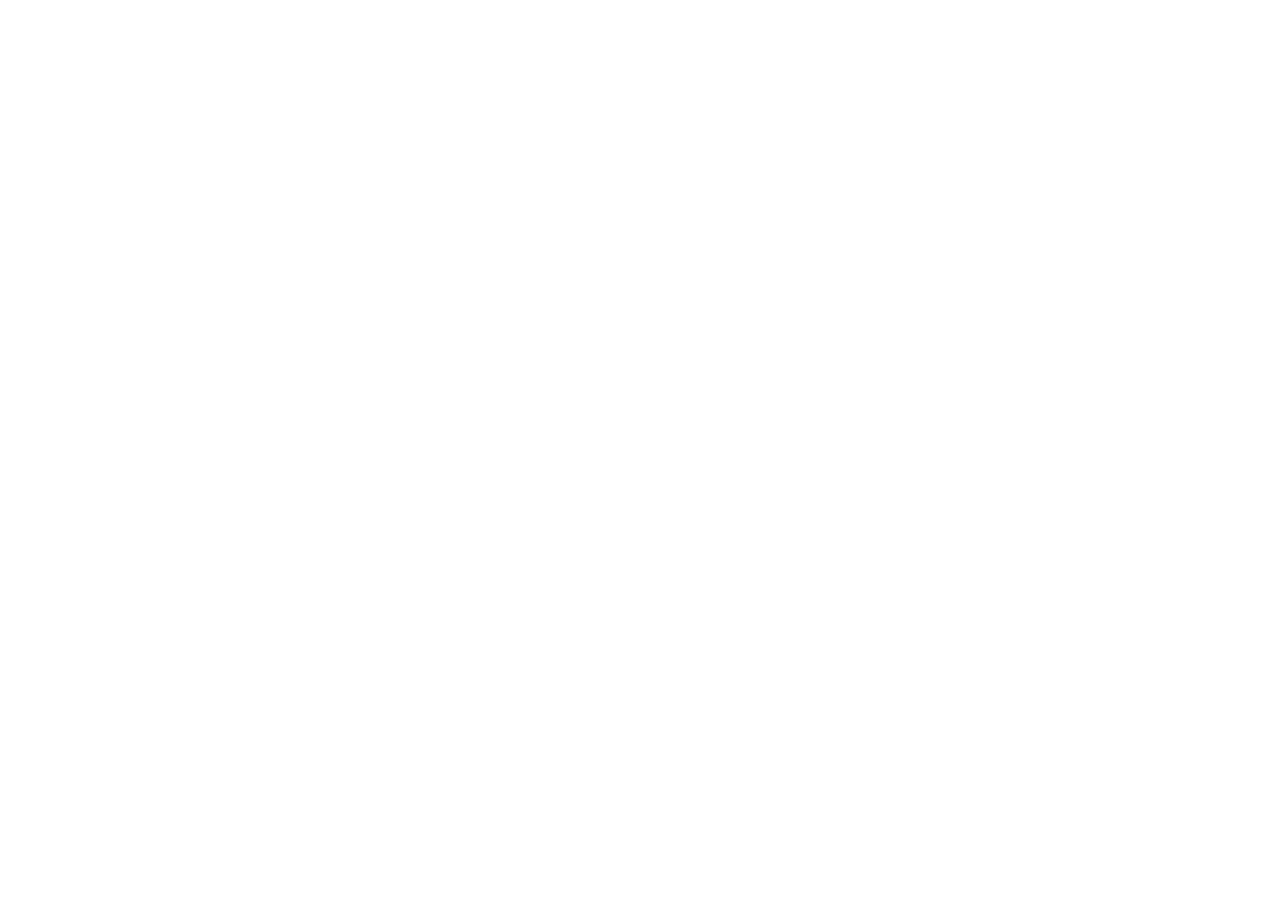
==== index.html @ 875f8e81 "Add files via upload" ====
<!DOCTYPE html>
<html lang="ja">

<head>
  <meta charset="UTF-8">
  <meta http-equiv="X-UA-Compatible" content="IE=edge">
  <meta name="viewport" content="width=device-width, initial-scale=1.0">
  <title>coachtech</title>
  <link rel="stylesheet" href="css/reset.css" />
  <link rel="stylesheet" href="css/style.css" />
</head>

<body>

</body>

</html>
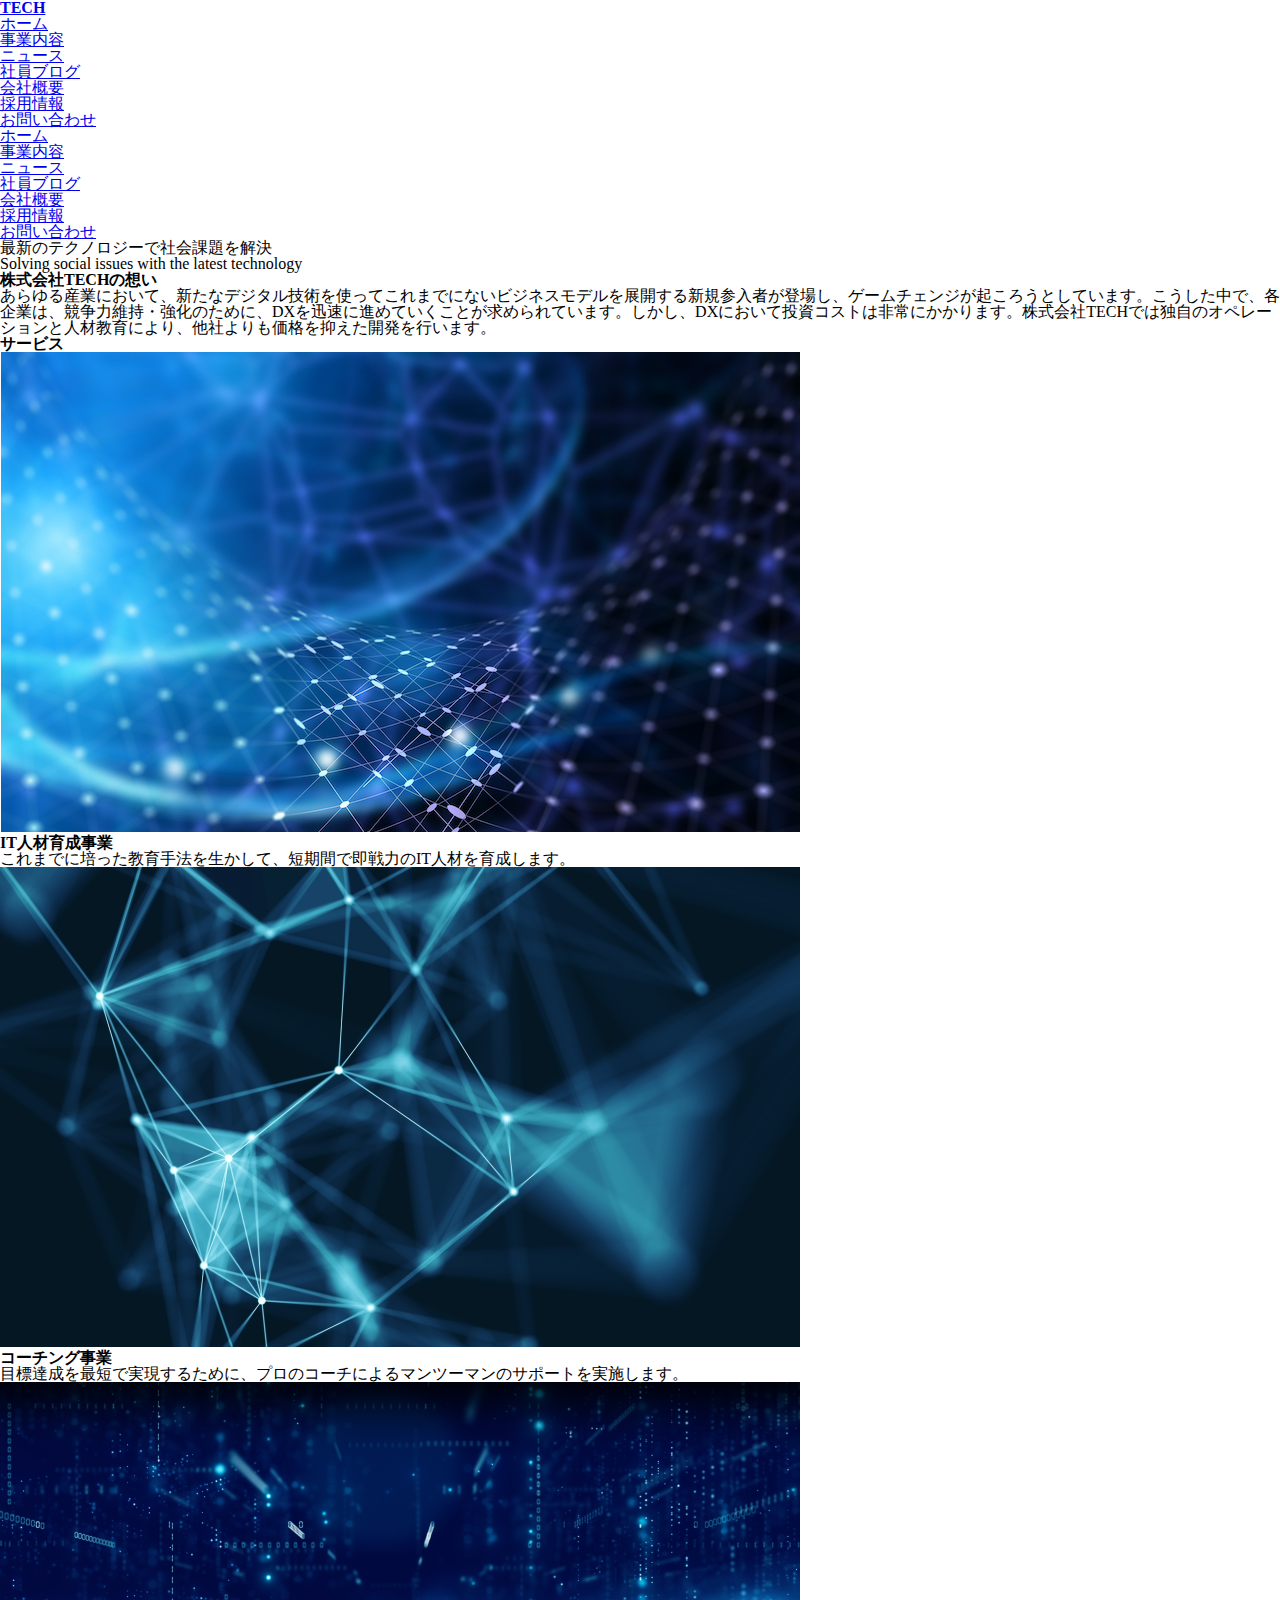
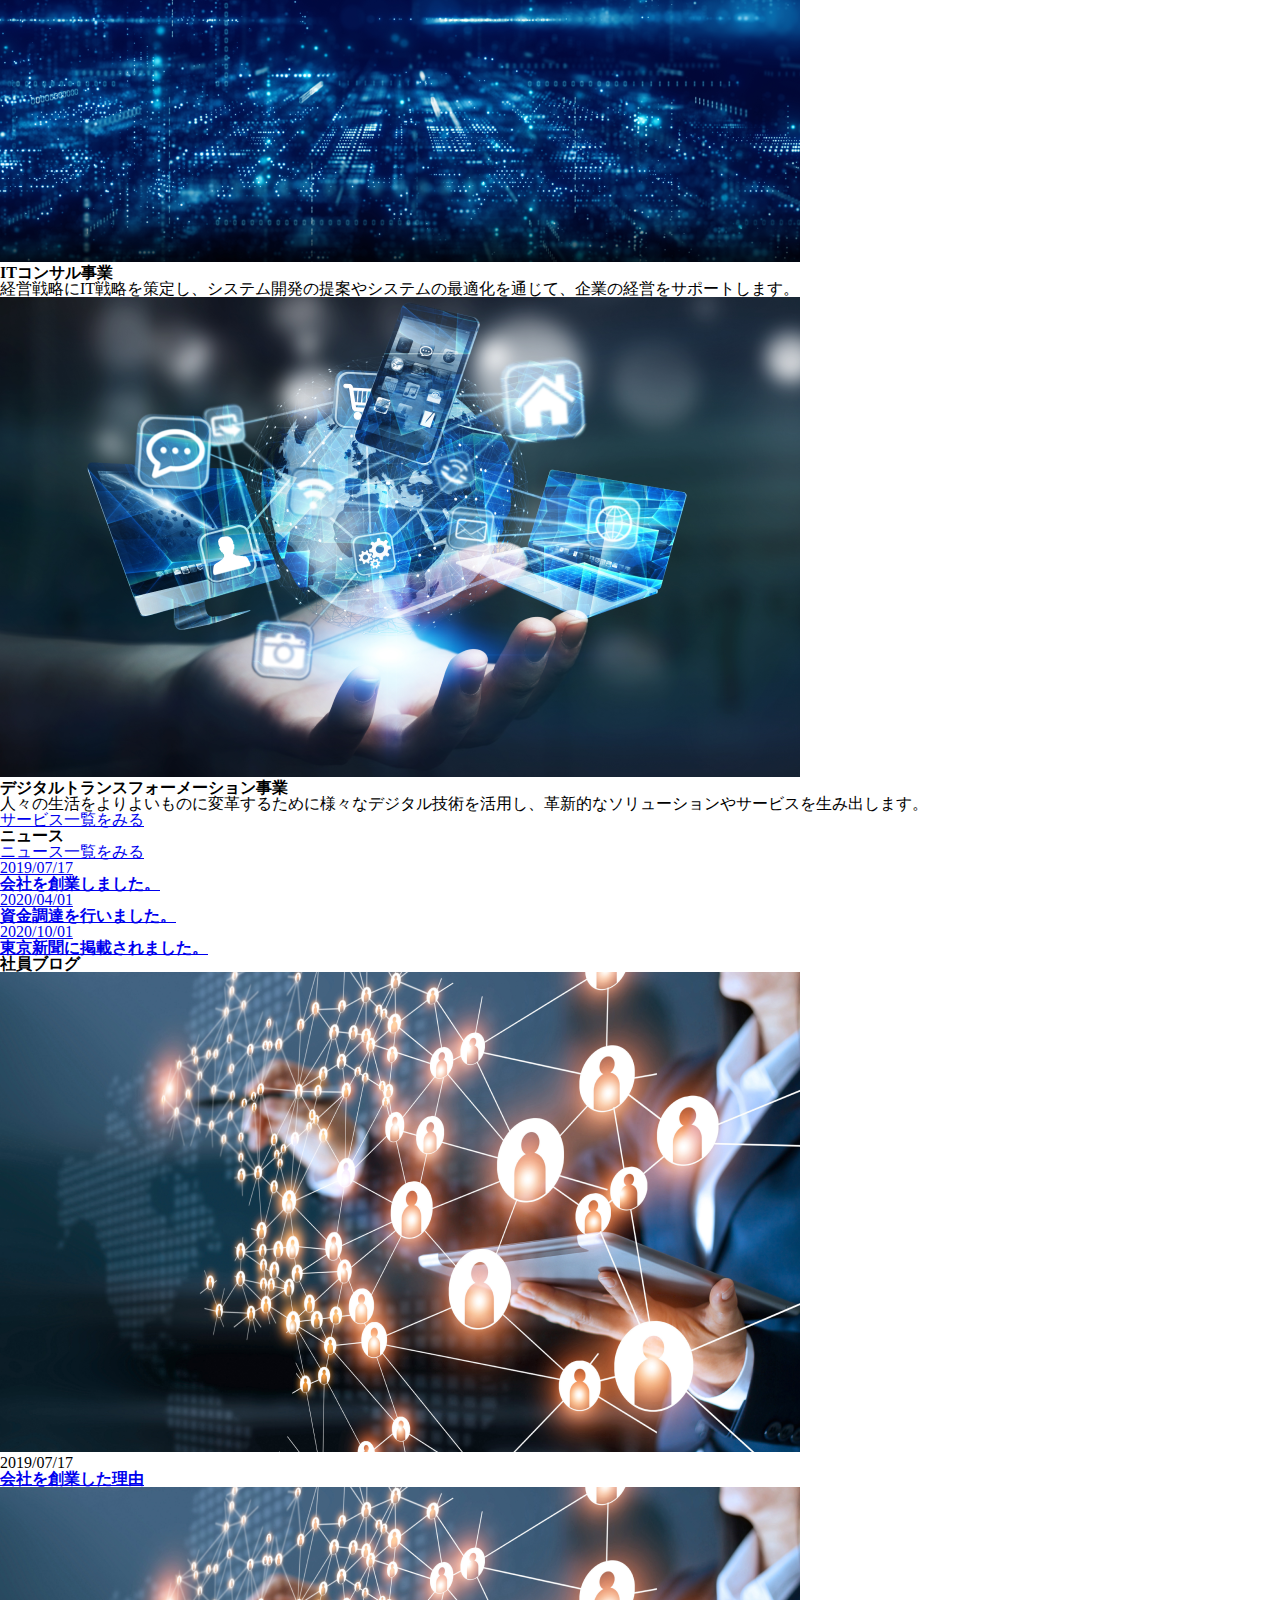
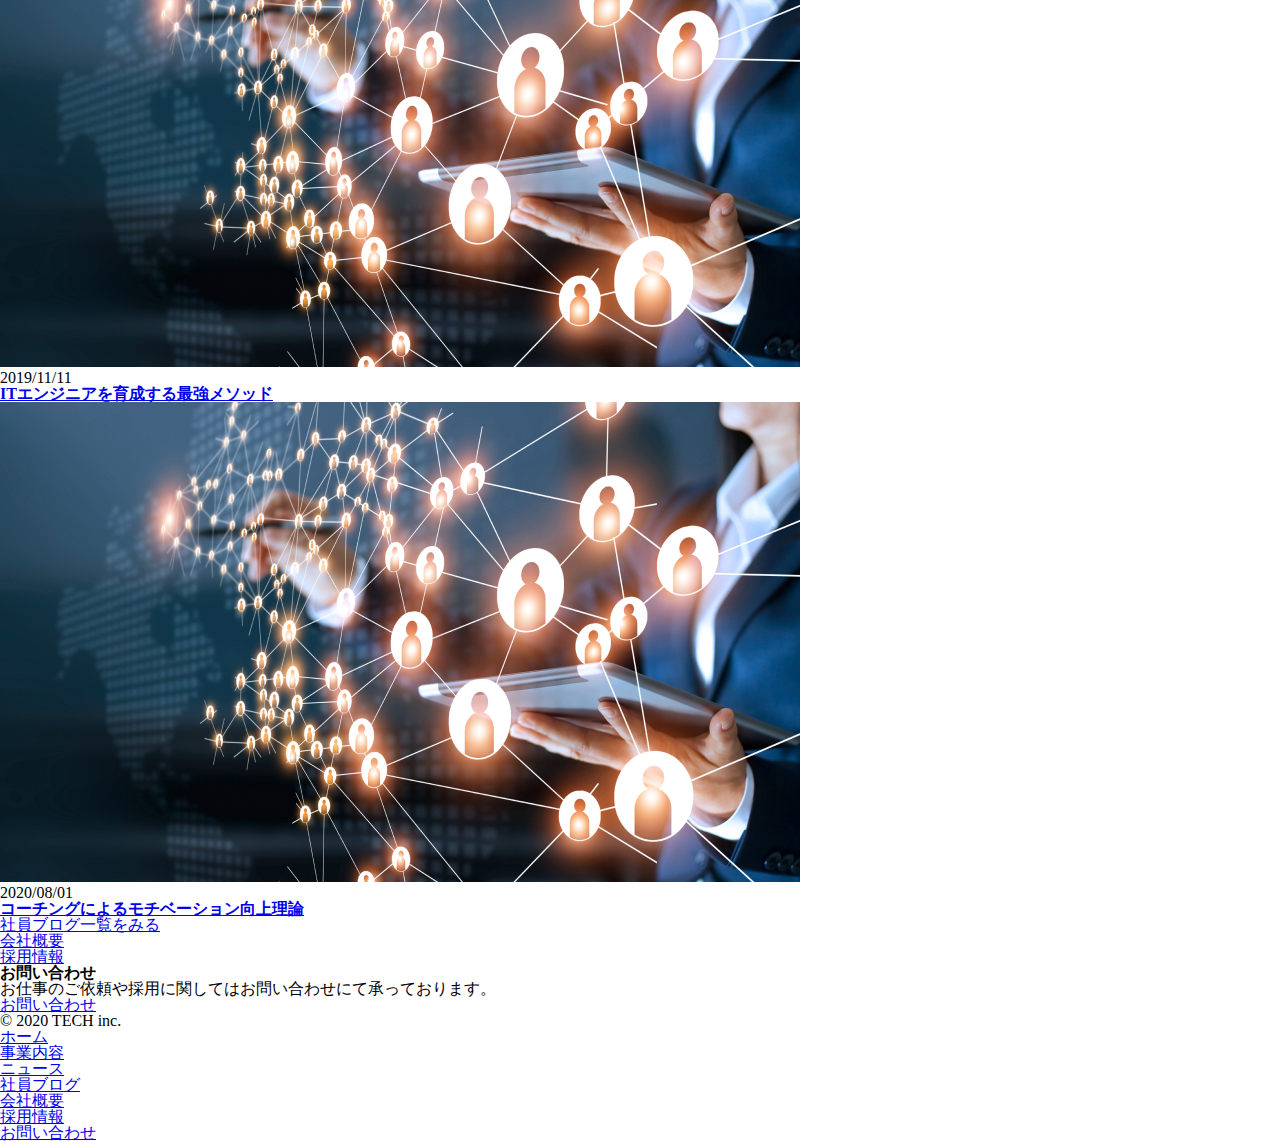
==== commit 87b9088c: "Add files via upload" ====
--- a/index.html
+++ b/index.html
@@ -2,16 +2,230 @@
 <html lang="ja">
 
 <head>
-  <meta charset="UTF-8">
+  <meta charset="UTF-8" />
   <meta http-equiv="X-UA-Compatible" content="IE=edge">
-  <meta name="viewport" content="width=device-width, initial-scale=1.0">
-  <title>coachtech</title>
-  <link rel="stylesheet" href="css/reset.css" />
-  <link rel="stylesheet" href="css/style.css" />
+  <meta name="viewport" content="width=device-width, initial-scale=1.0" />
+  <title>株式会社TECH</title>
+  <meta name="description" content="株式会社TECHのコーポレートサイトです。" />
+  <link rel="stylesheet" href="css/reset.css">
+  <link rel="stylesheet" href="css/base.css">
+  <link rel="stylesheet" href="css/index.css">
 </head>
 
 <body>
-
+  <!-- header -->
+  <header class="header">
+    <h1 class="header-ttl">
+      <a href="index.html">
+        TECH
+      </a>
+    </h1>
+    <nav class="header-nav">
+      <ul class="header-nav-list">
+        <li class="header-nav-item"><a href="index.html">ホーム</a></li>
+        <li class="header-nav-item"><a href="service.html">事業内容</a></li>
+        <li class="header-nav-item"><a href="news.html">ニュース</a></li>
+        <li class="header-nav-item"><a href="blog.html">社員ブログ</a></li>
+        <li class="header-nav-item"><a href="company.html">会社概要</a></li>
+        <li class="header-nav-item"><a href="recruit.html">採用情報</a></li>
+        <li class="header-nav-item"><a href="contact.html">お問い合わせ</a></li>
+      </ul>
+    </nav>
+    <div class="menu" id="menu">
+      <span class="menu-line-top"></span>
+      <span class="menu-line-middle"></span>
+      <span class="menu-line-bottom"></span>
+    </div>
+    <nav class="drawer-nav" id="drawer-nav">
+      <ul class="drawer-nav-list">
+        <li class="drawer-nav-item"><a href="index.html">ホーム</a></li>
+        <li class="drawer-nav-item"><a href="service.html">事業内容</a></li>
+        <li class="drawer-nav-item"><a href="news.html">ニュース</a></li>
+        <li class="drawer-nav-item"><a href="blog.html">社員ブログ</a></li>
+        <li class="drawer-nav-item"><a href="company.html">会社概要</a></li>
+        <li class="drawer-nav-item"><a href="recruit.html">採用情報</a></li>
+        <li class="drawer-nav-item"><a href="contact.html">お問い合わせ</a></li>
+      </ul>
+    </nav>
+  </header>
+  <!-- header end -->
+  <!-- top-mv -->
+  <div class="top-mv">
+    <div class="wrap">
+      <p class="top-mv-main-copy">最新のテクノロジーで社会課題を解決</p>
+      <p class="top-mv-sub-copy">Solving social issues with the latest technology</p>
+    </div>
+  </div>
+  <!-- top-mv end -->
+  <main>
+    <!-- top-feature -->
+    <div class="top-feature ptb-m">
+      <div class="top-feature-inner wrap">
+        <h2 class="top-feature-ttl ttl">株式会社TECHの想い</h2>
+        <p class="top-feature-txt">
+          あらゆる産業において、新たなデジタル技術を使ってこれまでにないビジネスモデルを展開する新規参入者が登場し、ゲームチェンジが起ころうとしています。こうした中で、各企業は、競争力維持・強化のために、DXを迅速に進めていくことが求められています。しかし、DXにおいて投資コストは非常にかかります。株式会社TECHでは独自のオペレーションと人材教育により、他社よりも価格を抑えた開発を行います。
+        </p>
+      </div>
+    </div>
+    <!-- top-feature end -->
+    <!-- top-service -->
+    <section class="top-service wrap ptb-m">
+      <h2 class="top-service-ttl ttl">サービス</h2>
+      <div class="top-service-list">
+        <section class="top-service-item">
+          <div class="top-service-item-img">
+            <img src="img/service1.png" alt="IT人材育成事業" />
+          </div>
+          <h3 class="top-service-item-ttl">IT人材育成事業</h3>
+          <p class="top-service-item-description">
+            これまでに培った教育手法を生かして、短期間で即戦力のIT人材を育成します。
+          </p>
+        </section>
+        <section class="top-service-item">
+          <div class="top-service-item-img">
+            <img src="img/service2.png" alt="コーチング事業" />
+          </div>
+          <h3 class="top-service-item-ttl">コーチング事業</h3>
+          <p class="top-service-item-description">
+            目標達成を最短で実現するために、プロのコーチによるマンツーマンのサポートを実施します。
+          </p>
+        </section>
+        <section class="top-service-item">
+          <div class="top-service-item-img">
+            <img src="img/service3.png" alt="ITコンサル事業" />
+          </div>
+          <h3 class="top-service-item-ttl">ITコンサル事業</h3>
+          <p class="top-service-item-description">
+            経営戦略にIT戦略を策定し、システム開発の提案やシステムの最適化を通じて、企業の経営をサポートします。
+          </p>
+        </section>
+        <section class="top-service-item">
+          <div class="top-service-item-img">
+            <img src="img/service4.png" alt="デジタルトランスフォーメーション事業" />
+          </div>
+          <h3 class="top-service-item-ttl">デジタルトランスフォーメーション事業</h3>
+          <p class="top-service-item-description">
+            人々の生活をよりよいものに変革するために様々なデジタル技術を活用し、革新的なソリューションやサービスを生み出します。
+          </p>
+        </section>
+      </div>
+      <a href="service.html" class="top-service-btn btn btn-primary">サービス一覧をみる</a>
+    </section>
+    <!-- top-service end -->
+    <!-- top-news -->
+    <section class="top-news ptb-m">
+      <div class="top-news-inner wrap">
+        <div class="top-news-head">
+          <h2 class="top-news-ttl ttl">ニュース</h2>
+          <a href="news.html" class="top-news-btn btn btn-primary">ニュース一覧をみる</a>
+        </div>
+        <div class="top-news-list">
+          <article class="top-news-item">
+            <a href="#" class="top-news-item-link">
+              <span class="top-news-item-date">2019/07/17</span>
+              <h3 class="top-news-item-ttl">会社を創業しました。</h3>
+            </a>
+          </article>
+          <article class="top-news-item">
+            <a href="#" class="top-news-item-link">
+              <span class="top-news-item-date">2020/04/01</span>
+              <h3 class="top-news-item-ttl">資金調達を行いました。</h3>
+            </a>
+          </article>
+          <article class="top-news-item">
+            <a href="#" class="top-news-item-link">
+              <span class="top-news-item-date">2020/10/01</span>
+              <h3 class="top-news-item-ttl">東京新聞に掲載されました。</h3>
+            </a>
+          </article>
+        </div>
+      </div>
+    </section>
+    <!-- top-news end -->
+    <!-- top-blog -->
+    <section class="top-blog wrap ptb-m">
+      <h2 class="top-blog-ttl ttl">社員ブログ</h2>
+      <div class="top-blog-list">
+        <article class="top-blog-item">
+          <a href="#" class="top-blog-item-thumbnail">
+            <img src="img/blog.png" alt="会社を創業した理由" />
+          </a>
+          <p class="top-blog-item-date">2019/07/17</p>
+          <h3 class="top-blog-item-ttl">
+            <a href="#">会社を創業した理由</a>
+          </h3>
+        </article>
+        <article class="top-blog-item">
+          <a href="#" class="top-blog-item-thumbnail">
+            <img src="img/blog.png" alt="ITエンジニアを育成する最強メソッド" />
+          </a>
+          <div class="top-blog-item-info">
+            <p class="top-blog-item-date">2019/11/11</p>
+          </div>
+          <h3 class="top-blog-item-ttl">
+            <a href="#">ITエンジニアを育成する最強メソッド</a>
+          </h3>
+        </article>
+        <article class="top-blog-item">
+          <a href="#" class="top-blog-item-thumbnail">
+            <img src="img/blog.png" alt="コーチングによるモチベーション向上理論" />
+          </a>
+          <p class="top-blog-item-date">2020/08/01</p>
+          <h3 class="top-blog-item-ttl">
+            <a href="#">コーチングによるモチベーション向上理論</a>
+          </h3>
+        </article>
+      </div>
+      <a href="blog.html" class="top-blog-btn btn btn-primary">社員ブログ一覧をみる</a>
+    </section>
+    <!-- top-blog end -->
+    <div class="top-company-list ptb-m">
+      <!-- top-company -->
+      <section class="top-company-item">
+        <a href="company.html" class="top-company-link top-company-item-link">
+          会社概要
+        </a>
+      </section>
+      <!-- top-company end -->
+      <!-- top-recruit -->
+      <section class="top-company-item">
+        <a href="recruit.html" class="top-recruit-link top-company-item-link">
+          採用情報
+        </a>
+      </section>
+      <!-- top-recruit end -->
+    </div>
+  </main>
+  <!-- bottom-contact-->
+  <section class="bottom-contact ptb-m">
+    <div class="wrap">
+      <h2 class="bottom-contact-ttl ttl">お問い合わせ</h2>
+      <p class="bottom-contact-txt">
+        お仕事のご依頼や採用に関してはお問い合わせにて承っております。
+      </p>
+      <a href="contact.html" class="bottom-contact-btn btn btn-primary">お問い合わせ</a>
+    </div>
+  </section>
+  <!-- bottom-contact end -->
+  <!-- footer -->
+  <footer class="footer">
+    <div class="footer-inner wrap">
+      <small class="footer-copyright">&copy; 2020 TECH inc.</small>
+      <nav class="footer-nav">
+        <ul class="footer-nav-list">
+          <li class="footer-nav-item"><a href="index.html">ホーム</a></li>
+          <li class="footer-nav-item"><a href="service.html">事業内容</a></li>
+          <li class="footer-nav-item"><a href="news.html">ニュース</a></li>
+          <li class="footer-nav-item"><a href="blog.html">社員ブログ</a></li>
+          <li class="footer-nav-item"><a href="company.html">会社概要</a></li>
+          <li class="footer-nav-item"><a href="recruit.html">採用情報</a></li>
+          <li class="footer-nav-item"><a href="contact.html">お問い合わせ</a></li>
+        </ul>
+      </nav>
+    </div>
+  </footer>
+  <!-- footer end -->
+  <script src="js/main.js"></script>
 </body>
 
 </html>--- a/css/index.css
+++ b/css/index.css
@@ -0,0 +1 @@
+a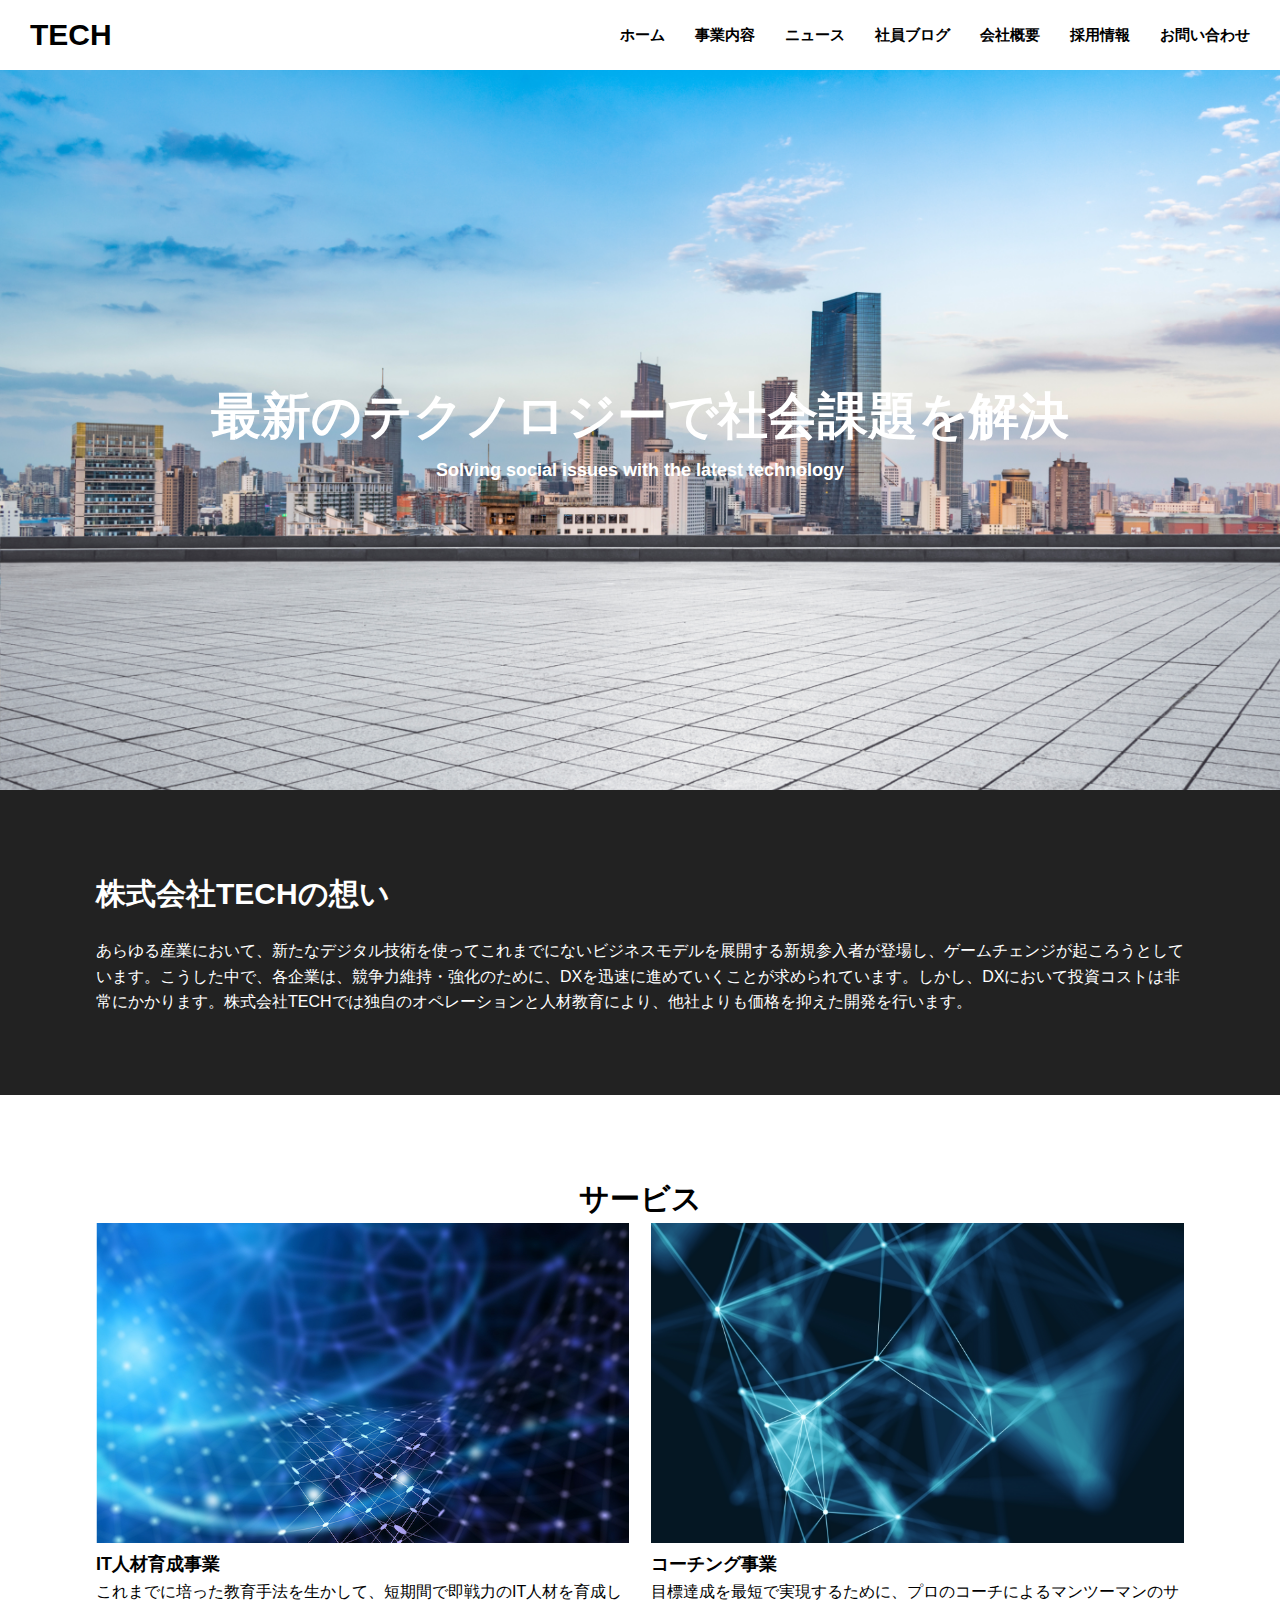
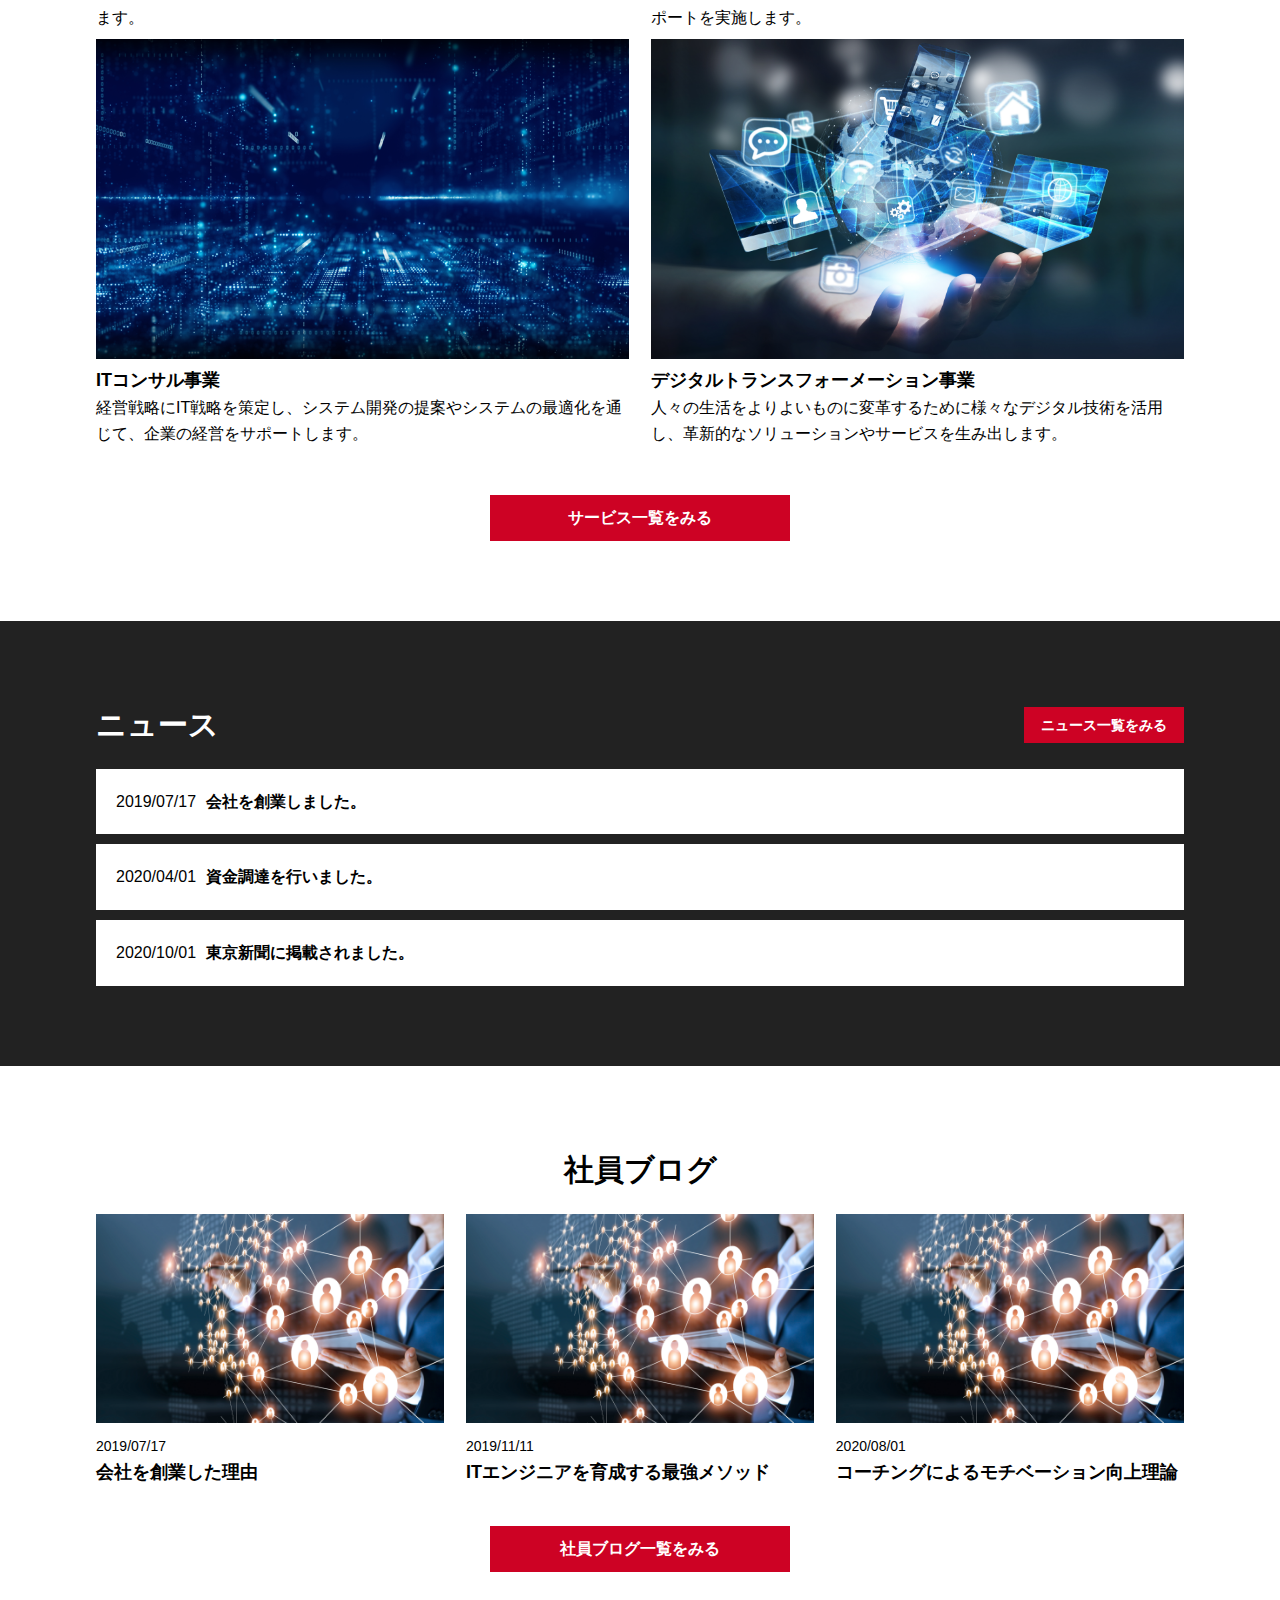
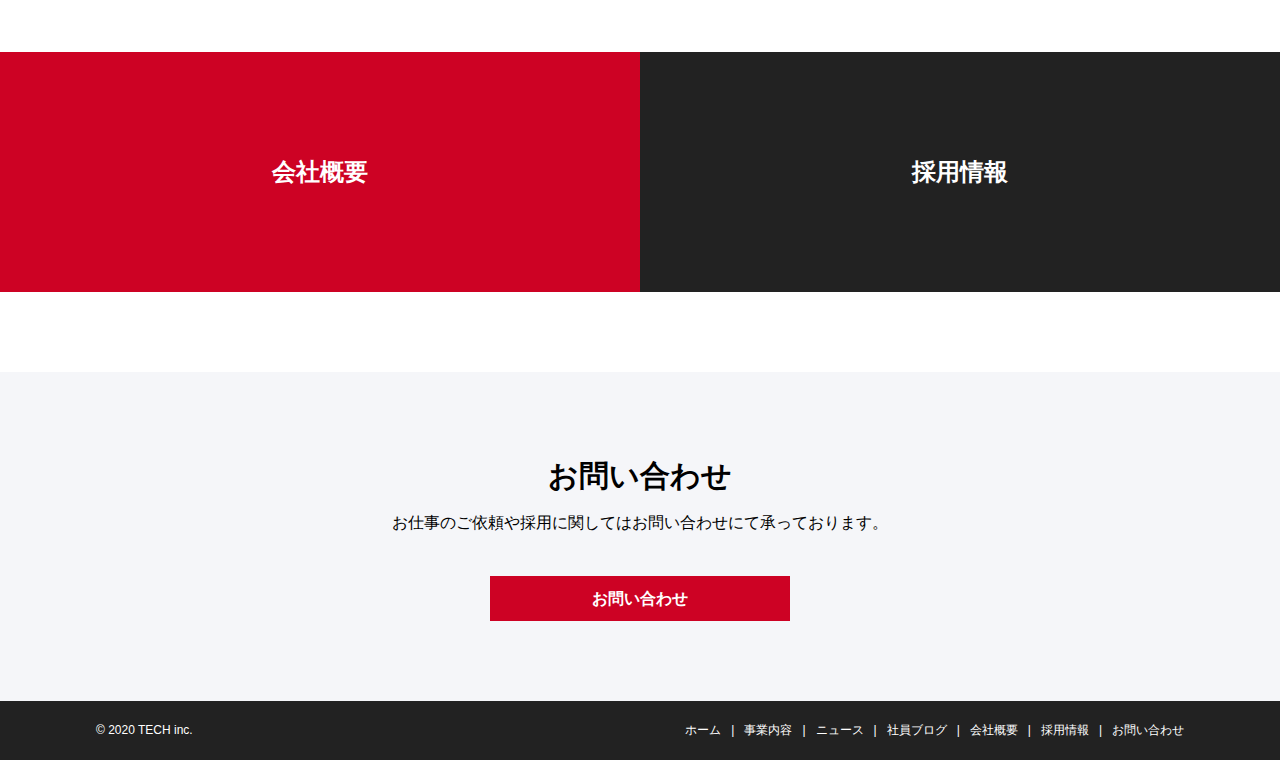
==== commit 129dc7df: "Add files via upload" ====
--- a/index.html
+++ b/index.html
@@ -6,9 +6,8 @@
   <meta http-equiv="X-UA-Compatible" content="IE=edge">
   <meta name="viewport" content="width=device-width, initial-scale=1.0" />
   <title>株式会社TECH</title>
-  <meta name="description" content="株式会社TECHのコーポレートサイトです。" />
+  <meta name="description" content="株式会社TECH" />
   <link rel="stylesheet" href="css/reset.css">
-  <link rel="stylesheet" href="css/base.css">
   <link rel="stylesheet" href="css/index.css">
 </head>
 
@@ -48,7 +47,7 @@
       </ul>
     </nav>
   </header>
-  <!-- header end -->
+  <!-- end of header -->
   <!-- top-mv -->
   <div class="top-mv">
     <div class="wrap">
@@ -56,7 +55,7 @@
       <p class="top-mv-sub-copy">Solving social issues with the latest technology</p>
     </div>
   </div>
-  <!-- top-mv end -->
+  <!-- end of top-mv -->
   <main>
     <!-- top-feature -->
     <div class="top-feature ptb-m">
@@ -67,7 +66,7 @@
         </p>
       </div>
     </div>
-    <!-- top-feature end -->
+    <!-- end of top-feature -->
     <!-- top-service -->
     <section class="top-service wrap ptb-m">
       <h2 class="top-service-ttl ttl">サービス</h2>
@@ -111,7 +110,7 @@
       </div>
       <a href="service.html" class="top-service-btn btn btn-primary">サービス一覧をみる</a>
     </section>
-    <!-- top-service end -->
+    <!-- end of top-service -->
     <!-- top-news -->
     <section class="top-news ptb-m">
       <div class="top-news-inner wrap">
@@ -141,7 +140,7 @@
         </div>
       </div>
     </section>
-    <!-- top-news end -->
+    <!-- end of top-news -->
     <!-- top-blog -->
     <section class="top-blog wrap ptb-m">
       <h2 class="top-blog-ttl ttl">社員ブログ</h2>
@@ -178,7 +177,7 @@
       </div>
       <a href="blog.html" class="top-blog-btn btn btn-primary">社員ブログ一覧をみる</a>
     </section>
-    <!-- top-blog end -->
+    <!-- end of top-blog -->
     <div class="top-company-list ptb-m">
       <!-- top-company -->
       <section class="top-company-item">
@@ -186,14 +185,14 @@
           会社概要
         </a>
       </section>
-      <!-- top-company end -->
+      <!-- end of top-company -->
       <!-- top-recruit -->
       <section class="top-company-item">
         <a href="recruit.html" class="top-recruit-link top-company-item-link">
           採用情報
         </a>
       </section>
-      <!-- top-recruit end -->
+      <!-- end of top-recruit -->
     </div>
   </main>
   <!-- bottom-contact-->
@@ -206,7 +205,7 @@
       <a href="contact.html" class="bottom-contact-btn btn btn-primary">お問い合わせ</a>
     </div>
   </section>
-  <!-- bottom-contact end -->
+  <!-- end of bottom-contact-->
   <!-- footer -->
   <footer class="footer">
     <div class="footer-inner wrap">
@@ -224,7 +223,7 @@
       </nav>
     </div>
   </footer>
-  <!-- footer end -->
+  <!-- end of footer -->
   <script src="js/main.js"></script>
 </body>
 
--- a/css/index.css
+++ b/css/index.css
@@ -1 +1,431 @@
-a+@charset "UTF-8";
+
+* {
+  box-sizing: border-box;
+}
+
+body {
+  font-family: "Hiragino Kaku Gothic Pro", "ヒラギノ角ゴ Pro",
+    "Yu Gothic Medium", "游ゴシック Medium", sans-serif;
+  line-height: 1.6;
+}
+
+a {
+  text-decoration: none;
+  color: inherit;
+  transition: 0.3s;
+}
+
+a:hover {
+  opacity: 0.7;
+  transition: 0.3s;
+}
+
+img {
+  width: 100%;
+  height: auto;
+}
+
+.wrap {
+  width: 85%;
+  margin: 0 auto;
+}
+
+.wrap-s {
+  width: 75%;
+  margin: 0 auto;
+}
+
+.ptb-m {
+  padding: 80px 0;
+}
+
+.btn {
+  display: block;
+  width: 300px;
+  text-align: center;
+  font-weight: bold;
+  padding: 10px;
+  background-color: #cd0224;
+  color: #fff;
+}
+
+.ttl {
+  font-size: 30px;
+  font-weight: bold;
+}
+
+.page-mv {
+  height: 250px;
+  display: flex;
+  justify-content: center;
+  align-items: center;
+  color: #fff;
+  background: url(../img/mv.png) center / cover;
+}
+
+/* header */
+
+.header {
+  display: flex;
+  justify-content: space-between;
+  align-items: center;
+  height: 70px;
+  padding: 0 30px;
+  background-color: #fff;
+  position: sticky;
+  left: 0;
+  top: 0;
+  z-index: 1;
+}
+
+.header-ttl {
+  font-size: 30px;
+  width: 80px;
+}
+
+.header-nav-list {
+  display: flex;
+  font-weight: bold;
+}
+
+.header-nav-item:not(:last-child) {
+  margin-right: 30px;
+}
+
+.header-nav-item {
+  font-size: 15px;
+}
+
+.menu {
+  display: none;
+}
+.drawer-nav {
+  display: none;
+}
+/* bottom-contact */
+
+.bottom-contact {
+  background-color: #f5f6f9;
+  text-align: center;
+}
+
+.bottom-contact-txt {
+  margin-top: 10px;
+}
+
+.bottom-contact-btn {
+  margin: 40px auto 0;
+}
+
+/* footer */
+
+.footer {
+  padding: 20px 0;
+  color: #fff;
+  background-color: #222;
+}
+
+.footer-inner {
+  display: flex;
+  flex-wrap: wrap;
+  justify-content: space-between;
+  align-items: center;
+  font-size: 12px;
+}
+
+.footer-nav-list {
+  display: flex;
+  flex-wrap: wrap;
+}
+
+.footer-nav-item:after {
+  content: "|";
+  display: inline-block;
+  padding: 0 10px;
+}
+
+.footer-nav-item:last-child:after {
+  display: none;
+}
+
+@media screen and (max-width: 768px) {
+  .wrap {
+    width: 85%;
+  }
+
+  .wrap-s {
+    width: 90%;
+  }
+
+  .header-nav {
+    display: none;
+  }
+
+  .menu {
+    display: inline-block;
+    width: 36px;
+    height: 32px;
+    cursor: pointer;
+    position: relative;
+    z-index: 10;
+  }
+
+  .menu-line-top,
+  .menu-line-middle,
+  .menu-line-bottom {
+    display: inline-block;
+    width: 100%;
+    height: 4px;
+    background-color: #000;
+    position: absolute;
+    transition: 0.5s;
+  }
+
+  .menu-line-top {
+    top: 0;
+  }
+
+  .menu-line-middle {
+    top: 14px;
+  }
+
+  .menu-line-bottom {
+    bottom: 0;
+  }
+
+  .menu.open span:nth-of-type(1) {
+    top: 14px;
+    transform: rotate(45deg);
+  }
+
+  .menu.open span:nth-of-type(2) {
+    opacity: 0;
+  }
+
+  .menu.open span:nth-of-type(3) {
+    top: 14px;
+    transform: rotate(-45deg);
+  }
+
+  .drawer-nav {
+    display: block;
+    position: absolute;
+    height: 100vh;
+    width: 100%;
+    top: 0;
+    left: -100%;
+    background: #fff;
+    transition: 0.7s;
+  }
+
+  .drawer-nav-list {
+    padding-top: 80px;
+    text-align: center;
+  }
+
+  .drawer-nav-item {
+    margin-top: 40px;
+    color: #0033cc;
+    font-size: 18px;
+  }
+
+  .in {
+    transform: translateX(100%);
+  }
+
+  .footer-copyright {
+    margin: 0 auto;
+  }
+
+  .footer-nav-item {
+    text-align: center;
+    margin-top: 10px;
+    width: 100%;
+  }
+
+  .footer-nav-item:after {
+    display: none;
+  }
+}
+
+.top-mv {
+  height: 80vh;
+  display: flex;
+  justify-content: center;
+  align-items: center;
+  background: url(../img/mv.png) center / cover;
+  color: #fff;
+}
+
+.top-mv-main-copy {
+  font-weight: bold;
+  font-size: 50px;
+  text-align: center;
+}
+
+.top-mv-sub-copy {
+  font-weight: bold;
+  font-size: 18px;
+  text-align: center;
+}
+
+.top-feature {
+  color: #fff;
+  background-color: #222;
+}
+
+.top-feature-txt {
+  margin-top: 20px;
+}
+
+.top-service-ttl {
+  text-align: center;
+}
+
+.top-service-list {
+  display: flex;
+  flex-wrap: wrap;
+  align-items: center;
+}
+
+.top-service-item {
+  width: 49%;
+  margin-top: 0px;
+  margin-right: calc(100% - (49% * 2));
+}
+
+.top-service-item:nth-child(2n) {
+  margin-right: 0;
+}
+
+.top-service-item-ttl {
+  font-weight: bold;
+  font-size: 18px;
+}
+
+.top-service-btn {
+  margin: 40px auto 0;
+}
+
+.top-service-item-description {
+  height: 60px;
+}
+
+.top-news {
+  background-color: #222;
+}
+
+.top-news-head {
+  display: flex;
+  justify-content: space-between;
+  align-items: center;
+}
+
+.top-news-ttl {
+  color: #fff;
+}
+
+.top-news-btn {
+  width: 160px;
+  font-size: 14px;
+  padding: 7px;
+}
+
+.top-news-list {
+  margin-top: 20px;
+}
+
+.top-news-item:not(:first-child) {
+  margin-top: 10px;
+}
+
+.top-news-item-link {
+  background-color: #fff;
+  padding: 20px;
+  display: flex;
+  align-items: center;
+}
+
+.top-news-item-date {
+  margin-right: 10px;
+}
+
+.top-blog-ttl {
+  text-align: center;
+}
+
+.top-blog-list {
+  display: flex;
+  flex-wrap: wrap;
+  align-items: center;
+  margin-top: 20px;
+}
+
+.top-blog-item {
+  width: 32%;
+  margin-right: calc((100% - (32% * 3)) / 2);
+}
+
+.top-blog-item:nth-child(3n) {
+  margin-right: 0;
+}
+
+.top-blog-item-date {
+  margin-top: 5px;
+  margin-right: 20px;
+  font-size: 14px;
+}
+
+.top-blog-item-ttl {
+  font-weight: bold;
+  font-size: 18px;
+}
+
+.top-blog-btn {
+  margin: 40px auto 0;
+}
+
+.top-company-list {
+  display: flex;
+  align-items: center;
+  color: #fff;
+  font-size: 24px;
+  font-weight: bold;
+  padding-top: 0;
+}
+
+.top-company-item {
+  width: 50%;
+}
+
+.top-company-link {
+  background-color: #cd0224;
+}
+
+.top-recruit-link {
+  background-color: #222;
+}
+
+.top-company-item-link {
+  display: inline-block;
+  width: 100%;
+  line-height: 10;
+  text-align: center;
+}
+
+@media screen and (max-width: 768px) {
+  .top-service-item {
+    width: 100%;
+    margin-right: 0;
+  }
+
+  .top-news-item-link {
+    padding: 10px;
+    font-size: 14px;
+  }
+
+  .top-blog-item {
+    width: 100%;
+    margin-right: 0;
+  }